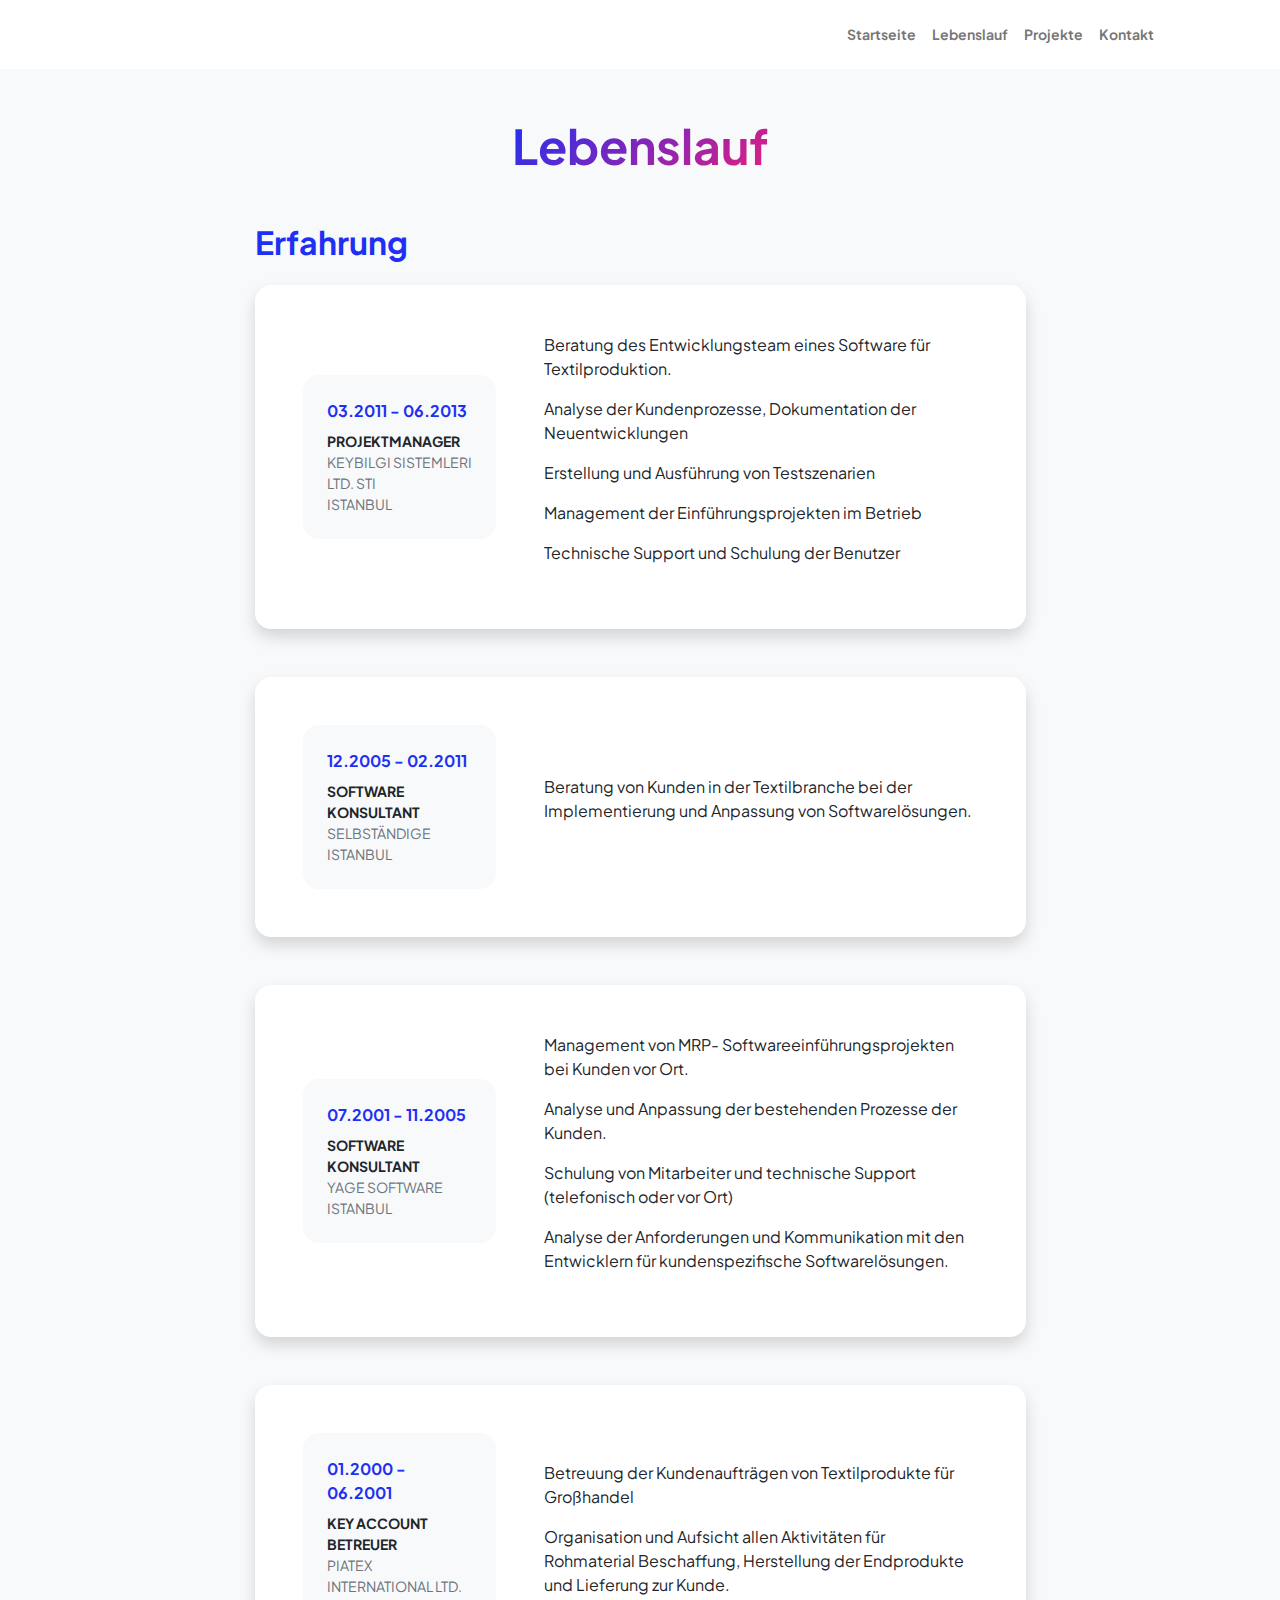
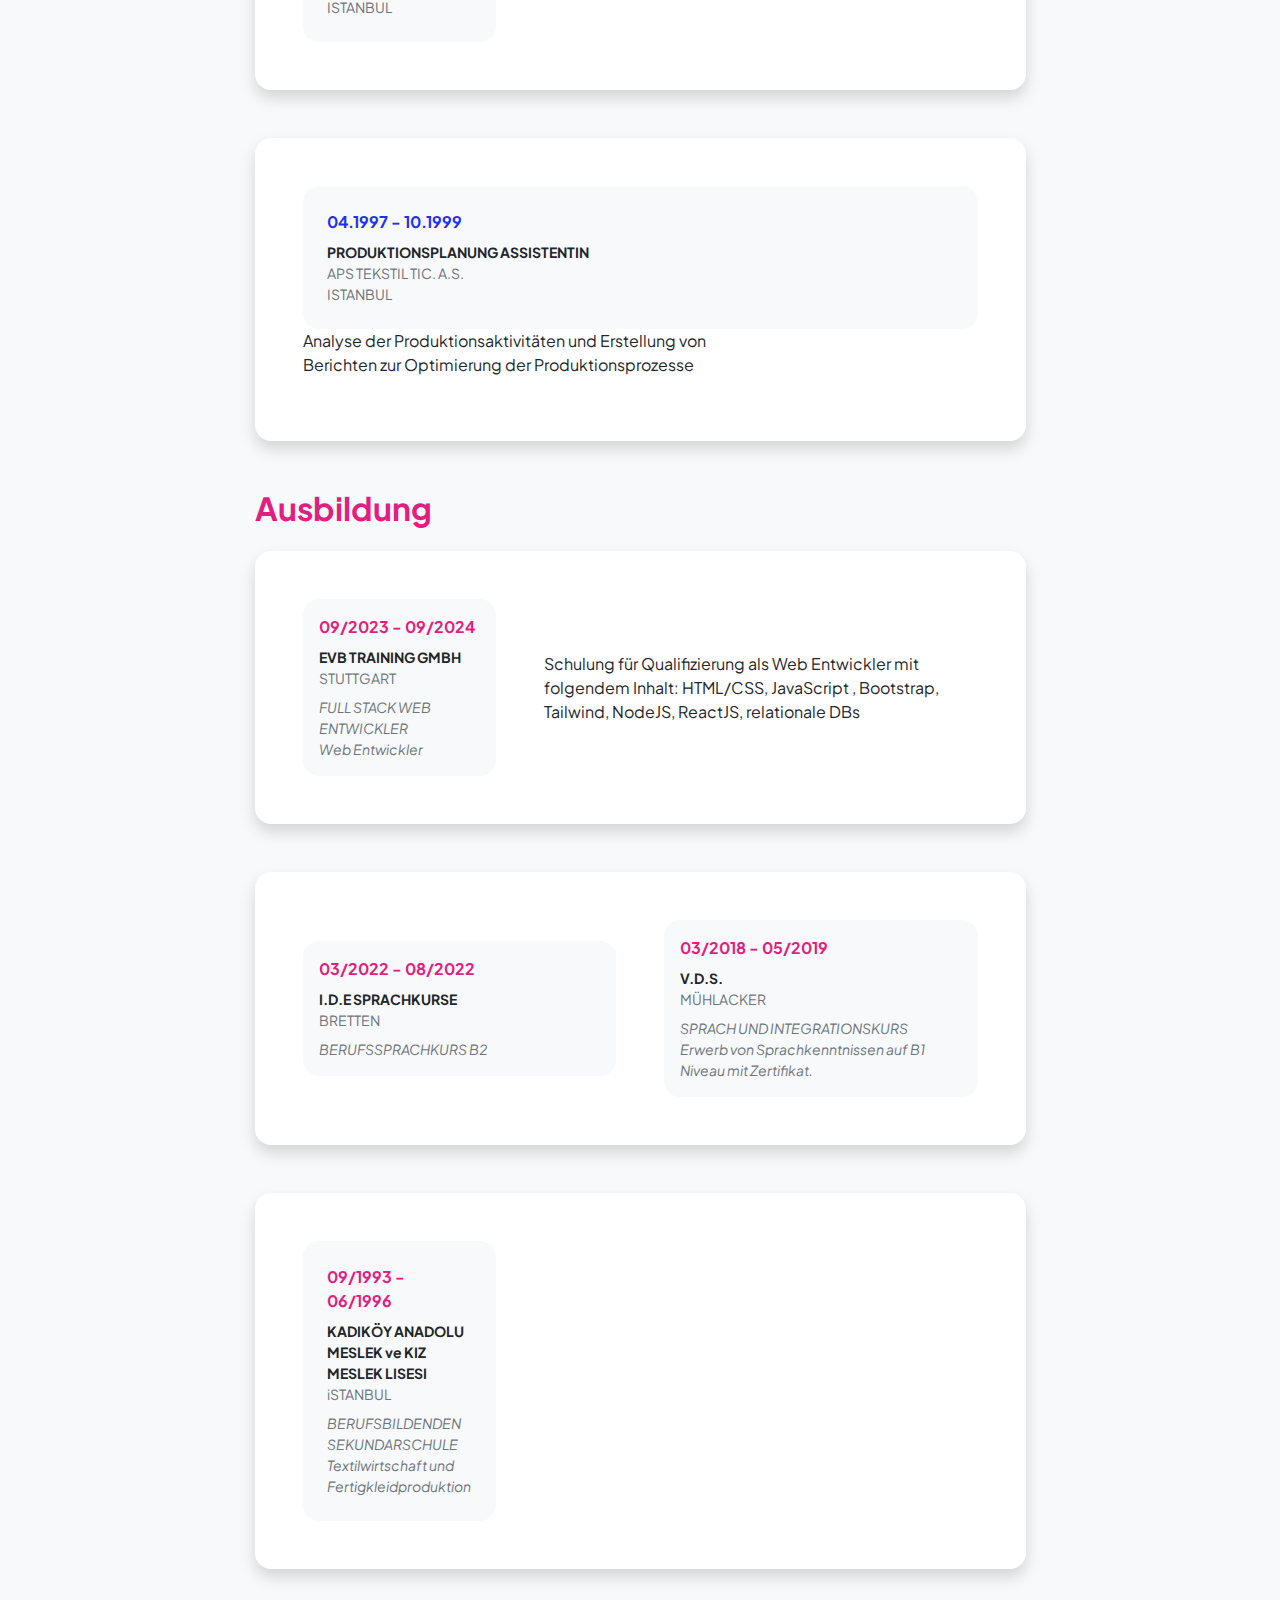
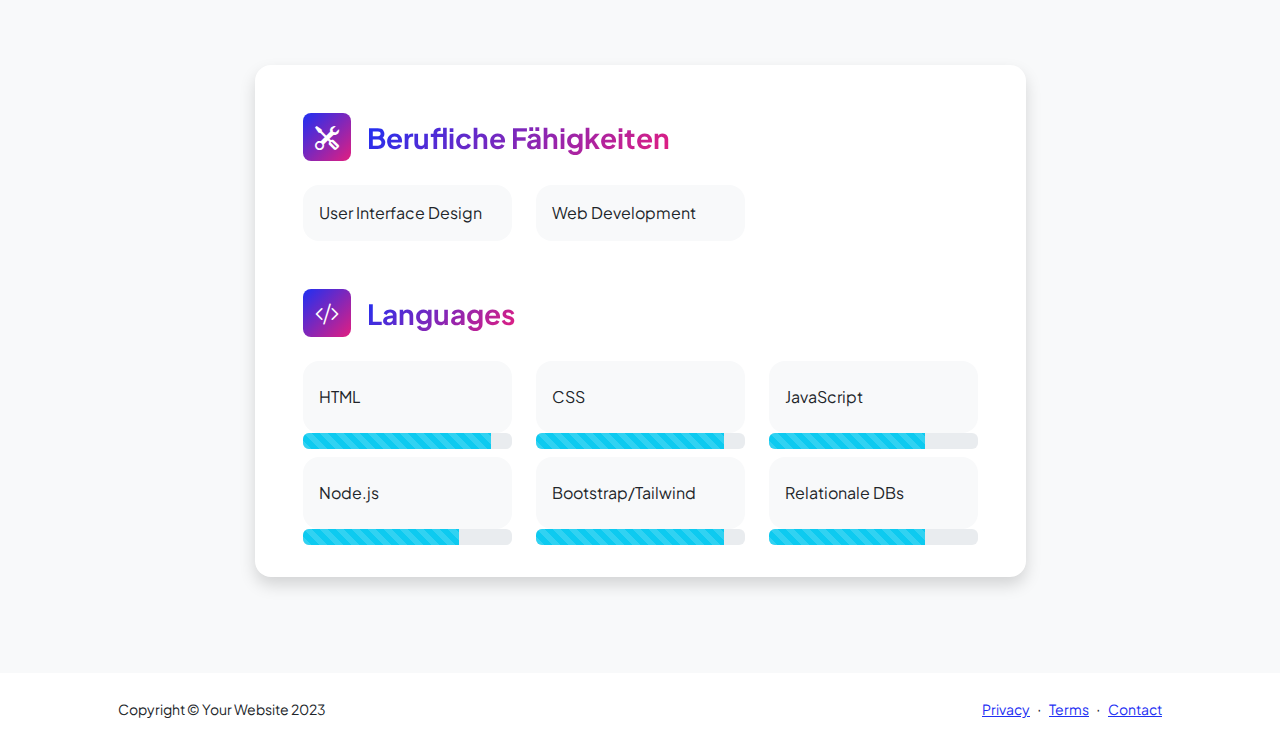
==== resume.html @ 1b2f2a83 "first commit" ====
<!DOCTYPE html>
<html lang="en">
    <head>
        <meta charset="utf-8" />
        <meta name="viewport" content="width=device-width, initial-scale=1, shrink-to-fit=no" />
        <meta name="description" content="" />
        <meta name="author" content="" />
        <!-- Favicon-->
        <link rel="icon" type="image/x-icon" href="assets/favicon.ico" />
        <!-- Custom Google font-->
        <link rel="preconnect" href="https://fonts.googleapis.com" />
        <link rel="preconnect" href="https://fonts.gstatic.com" crossorigin />
        <link href="https://fonts.googleapis.com/css2?family=Plus+Jakarta+Sans:wght@100;200;300;400;500;600;700;800;900&amp;display=swap" rel="stylesheet" />
        <!-- Bootstrap icons-->
        <link href="https://cdn.jsdelivr.net/npm/bootstrap-icons@1.8.1/font/bootstrap-icons.css" rel="stylesheet" />
        <!-- Core theme CSS (includes Bootstrap)-->
        <link href="css/styles.css" rel="stylesheet" />
    </head>
    <body class="d-flex flex-column h-100 bg-light">
        <main class="flex-shrink-0">
            <!-- Navigation-->
            <nav class="navbar navbar-expand-lg navbar-light bg-white py-3">
                <div class="container px-5">
                    <button class="navbar-toggler" type="button" data-bs-toggle="collapse" data-bs-target="#navbarSupportedContent" aria-controls="navbarSupportedContent" aria-expanded="false" aria-label="Toggle navigation"><span class="navbar-toggler-icon"></span></button>
                    <div class="collapse navbar-collapse" id="navbarSupportedContent">
                        <ul class="navbar-nav ms-auto mb-2 mb-lg-0 small fw-bolder">
                            <li class="nav-item"><a class="nav-link" href="index.html">Startseite</a></li>
                            <li class="nav-item"><a class="nav-link" href="resume.html">Lebenslauf</a></li>
                            <li class="nav-item"><a class="nav-link" href="projects.html">Projekte</a></li>
                            <li class="nav-item"><a class="nav-link" href="contact.html">Kontakt</a></li>
                        </ul>
                    </div>
                </div>
            </nav>
            <!-- Page Content-->
            <div class="container px-5 my-5">
                <div class="text-center mb-5">
                    <h1 class="display-5 fw-bolder mb-0"><span class="text-gradient d-inline">Lebenslauf</span></h1>
                </div>
                <div class="row gx-5 justify-content-center">
                    <div class="col-lg-11 col-xl-9 col-xxl-8">
                        <!-- Experience Section-->
                        <section>
                            <div class="d-flex align-items-center justify-content-between mb-4">
                                <h2 class="text-primary fw-bolder mb-0">Erfahrung</h2>
                                <!-- Download resume button-->
                                <!-- Note: Set the link href target to a PDF file within your project-->
                            <!--<a class="btn btn-primary px-4 py-3" href="#!">
                                    <div class="d-inline-block bi bi-download me-2"></div>
                                    Download Resume
                                </a>-->
                            </div>
                            <!-- Experience Card 1-->
                            <div class="card shadow border-0 rounded-4 mb-5">
                                <div class="card-body p-5">
                                    <div class="row align-items-center gx-5">
                                        <div class="col text-center text-lg-start mb-4 mb-lg-0">
                                            <div class="bg-light p-4 rounded-4">
                                                <div class="text-primary fw-bolder mb-2">03.2011 - 06.2013</div>
                                                <div class="small fw-bolder">PROJEKTMANAGER</div>
                                                <div class="small text-muted">KEYBILGI SISTEMLERI LTD. STI</div>
                                                <div class="small text-muted">ISTANBUL</div>
                                            </div>
                                        </div>
                                        <div class="col-lg-8"><div><p>Beratung des Entwicklungsteam eines Software für   
                                            Textilproduktion.</p>
                                            <p>Analyse der Kundenprozesse, Dokumentation der   
                                                Neuentwicklungen</p>
                                            <p>Erstellung und Ausführung von Testszenarien</p>
                                          <p>Management der Einführungsprojekten im Betrieb</p>
                                          <p>Technische Support und Schulung der Benutzer</p>
                                          </div></div>
                                    </div>
                                </div>
                            </div>
                            <!-- Experience Card 2-->
                            <div class="card shadow border-0 rounded-4 mb-5">
                                <div class="card-body p-5">
                                    <div class="row align-items-center gx-5">
                                        <div class="col text-center text-lg-start mb-4 mb-lg-0">
                                            <div class="bg-light p-4 rounded-4">
                                                <div class="text-primary fw-bolder mb-2">12.2005 - 02.2011</div>
                                                <div class="small fw-bolder">SOFTWARE KONSULTANT</div>
                                                <div class="small text-muted">SELBSTÄNDIGE</div>
                                                <div class="small text-muted">ISTANBUL</div>
                                            </div>
                                        </div>
                                        <div class="col-lg-8"><div>
                                            <p>Beratung von Kunden in der Textilbranche bei der Implementierung und Anpassung von Softwarelösungen.</p>
                                        </div></div>
                                    </div>
                                </div>
                            </div>
                             <!-- Experience Card 3-->
                             <div class="card shadow border-0 rounded-4 mb-5">
                                <div class="card-body p-5">
                                    <div class="row align-items-center gx-5">
                                        <div class="col text-center text-lg-start mb-4 mb-lg-0">
                                            <div class="bg-light p-4 rounded-4">
                                                <div class="text-primary fw-bolder mb-2">07.2001 - 11.2005</div>
                                                <div class="small fw-bolder">SOFTWARE KONSULTANT</div>
                                                <div class="small text-muted">YAGE SOFTWARE </div>
                                                <div class="small text-muted">ISTANBUL</div>
                                            </div>
                                        </div>
                                        <div class="col-lg-8"><div>
                                            <p>Management von MRP-
                                                Softwareeinführungsprojekten bei Kunden vor Ort.
                                              </p>
                                            <p>Analyse und Anpassung der bestehenden Prozesse  
                                                der Kunden.
                                              </p>
                                            <p>Schulung von Mitarbeiter und technische Support
                                                (telefonisch oder vor Ort)
                                            </p>
                                            <p>Analyse der Anforderungen und Kommunikation mit 
                                                den Entwicklern für kundenspezifische 
                                              Softwarelösungen.
                                            </p>
                                        </div></div>
                                    </div>
                                </div>
                            </div>
                            <!-- Experience Card 4-->
                            <div class="card shadow border-0 rounded-4 mb-5">
                                <div class="card-body p-5">
                                    <div class="row align-items-center gx-5">
                                        <div class="col text-center text-lg-start mb-4 mb-lg-0">
                                            <div class="bg-light p-4 rounded-4">
                                                <div class="text-primary fw-bolder mb-2">01.2000 - 06.2001</div>
                                                <div class="small fw-bolder">KEY ACCOUNT BETREUER</div>
                                                <div class="small text-muted">PIATEX INTERNATIONAL LTD.</div>
                                                <div class="small text-muted">ISTANBUL</div>
                                            </div>
                                        </div>
                                        <div class="col-lg-8"><div>
                                            <p>Betreuung der Kundenaufträgen von Textilprodukte    
                                                für Großhandel                                               
                                              </p>
                                            <p>Organisation und Aufsicht allen Aktivitäten für
                                                Rohmaterial Beschaffung, Herstellung der  
                                                Endprodukte und Lieferung zur Kunde.                                              
                                              </p>
                                        </div></div>
                                    </div>
                                </div>
                            </div>
                             <!-- Experience Card 5-->
                             <div class="card shadow border-0 rounded-4 mb-5">
                                <div class="card-body p-5">
                                    <div class="row align-items-center gx-5">
                                        <div class="col text-center text-lg-start mb-4 mb-lg-0">
                                            <div class="bg-light p-4 rounded-4">
                                                <div class="text-primary fw-bolder mb-2">04.1997 - 10.1999</div>
                                                <div class="small fw-bolder">PRODUKTIONSPLANUNG ASSISTENTIN</div>
                                                <div class="small text-muted">APS TEKSTIL TIC. A.S.</div>
                                                <div class="small text-muted">ISTANBUL</div>
                                            </div>
                                        </div>
                                        <div class="col-lg-8"><div>
                                            <p>Analyse der Produktionsaktivitäten und Erstellung von Berichten zur Optimierung der Produktionsprozesse                                               
                                              </p>
                                        </div></div>
                                    </div>
                                </div>
                            </div>
                        </section>
                        <!-- Education Section-->
                        <section>
                            <h2 class="text-secondary fw-bolder mb-4">Ausbildung</h2>
                            <!-- Education Card 1-->
                            <div class="card shadow border-0 rounded-4 mb-5">
                                <div class="card-body p-5">
                                    <div class="row align-items-center gx-5">
                                        <div class="col text-center text-lg-start mb-4 mb-lg-0">
                                            <div class="bg-light p-3 rounded-4">
                                                <div class="text-secondary fw-bolder mb-2">09/2023 - 09/2024</div>
                                                <div class="mb-2">
                                                    <div class="small fw-bolder">EVB TRAINING GMBH</div>
                                                    <div class="small text-muted">STUTTGART</div>
                                                </div>
                                                <div class="fst-italic">
                                                    <div class="small text-muted">FULL STACK WEB ENTWICKLER</div>
                                                    <div class="small text-muted">Web Entwickler</div>
                                                </div>
                                            </div>
                                        </div>
                                        <div class="col-lg-8"><div>Schulung für Qualifizierung als Web Entwickler mit
                                            folgendem Inhalt: HTML/CSS, JavaScript , Bootstrap,    
                                         Tailwind, NodeJS, ReactJS, relationale DBs
                                        </div></div>
                                    </div>
                                </div>
                            </div>
                            <!-- Education Card 2-->
                            <div class="card shadow border-0 rounded-4 mb-5">
                                <div class="card-body p-5">
                                    <div class="row align-items-center gx-5">
                                        <div class="col text-center text-lg-start mb-4 mb-lg-0">
                                            <div class="bg-light p-3 rounded-4">
                                                <div class="text-secondary fw-bolder mb-2">03/2022 - 08/2022</div>
                                                <div class="mb-2">
                                                    <div class="small fw-bolder">I.D.E SPRACHKURSE</div>
                                                    <div class="small text-muted">BRETTEN</div>
                                                </div>
                                                <div class="fst-italic">
                                                    <div class="small text-muted">BERUFSSPRACHKURS B2</div>
                                                    <div class="small text-muted"></div>
                                                </div>
                                            </div>
                                        </div>
                                        <div class="col text-center text-lg-start mb-4 mb-lg-0">
                                            <div class="bg-light p-3 rounded-4">
                                                <div class="text-secondary fw-bolder mb-2">03/2018 - 05/2019</div>
                                                <div class="mb-2">
                                                    <div class="small fw-bolder">V.D.S.</div>
                                                    <div class="small text-muted">MÜHLACKER</div>
                                                </div>
                                                <div class="fst-italic">
                                                    <div class="small text-muted">SPRACH UND INTEGRATIONSKURS</div>
                                                    <div class="small text-muted">Erwerb von Sprachkenntnissen auf B1 Niveau mit Zertifikat.</div>
                                                </div>
                                            </div>
                                        </div>
                                        <div class="col-lg-8"><div>
                                        </div></div>
                                    </div>
                                </div>
                            </div>
                            <!-- Education Card 3-->
                            <div class="card shadow border-0 rounded-4 mb-5">
                                <div class="card-body p-5">
                                    <div class="row align-items-center gx-5">
                                        <div class="col text-center text-lg-start mb-4 mb-lg-0">
                                            <div class="bg-light p-4 rounded-4">
                                                <div class="text-secondary fw-bolder mb-2">09/1993 - 06/1996</div>
                                                <div class="mb-2">
                                                    <div class="small fw-bolder">KADIKÖY ANADOLU MESLEK ve KIZ MESLEK LISESI
                                                    </div>
                                                    <div class="small text-muted">iSTANBUL</div>
                                                </div>
                                                <div class="fst-italic">
                                                    <div class="small text-muted">BERUFSBILDENDEN SEKUNDARSCHULE</div>
                                                    <div class="small text-muted"> Textilwirtschaft und Fertigkleidproduktion</div>
                                                </div>
                                            </div>
                                        </div>
                                        <div class="col-lg-8"><div></div></div>
                                    </div>
                                </div>
                            </div>
                        </section>
                        <!-- Divider-->
                        <div class="pb-5"></div>
                        <!-- Skills Section-->
                        <section>
                            <!-- Skillset Card-->
                            <div class="card shadow border-0 rounded-4 mb-5">
                                <div class="card-body p-5">
                                    <!-- Professional skills list-->
                                    <div class="mb-5">
                                        <div class="d-flex align-items-center mb-4">
                                            <div class="feature bg-primary bg-gradient-primary-to-secondary text-white rounded-3 me-3"><i class="bi bi-tools"></i></div>
                                            <h3 class="fw-bolder mb-0"><span class="text-gradient d-inline">Berufliche Fähigkeiten</span></h3>
                                        </div>
                                        <div class="row row-cols-1 row-cols-md-3 mb-4">
                                        <!--<div class="col mb-4 mb-md-0"><div class="d-flex align-items-center bg-light rounded-4 p-3 h-100">SEO/SEM Marketing</div></div>-->
                                            <div class="col mb-4 mb-md-0"><div class="d-flex align-items-center bg-light rounded-4 p-3 h-100">User Interface Design</div></div>
                                            <div class="col"><div class="d-flex align-items-center bg-light rounded-4 p-3 h-100">Web Development</div></div>
                                        </div>
                                        <!--<div class="row row-cols-1 row-cols-md-3">
                                        <div class="col mb-4 mb-md-0"><div class="d-flex align-items-center bg-light rounded-4 p-3 h-100">Network Security</div></div>
                                            <div class="col mb-4 mb-md-0"><div class="d-flex align-items-center bg-light rounded-4 p-3 h-100">Adobe Software Suite</div></div>
                                            <div class="col"><div class="d-flex align-items-center bg-light rounded-4 p-3 h-100">Statistical Analysis</div></div>
                                        </div>-->
                                    </div>
                                    <!-- Languages list-->
                                    <div class="mb-0">
                                        <div class="d-flex align-items-center mb-4">
                                            <div class="feature bg-primary bg-gradient-primary-to-secondary text-white rounded-3 me-3"><i class="bi bi-code-slash"></i></div>
                                            <h3 class="fw-bolder mb-0"><span class="text-gradient d-inline">Languages</span></h3>
                                        </div>
                                        <div class="row row-cols-1 row-cols-md-3 mb-4">
                                            <div class="col mb-4 mb-md-0"><div class="d-flex align-items-center bg-light rounded-4 p-3 h-100">HTML</div>
                                            <div class="progress">
                                                <div class="progress-bar progress-bar-striped bg-info" role="progressbar" style="width: 90%" aria-valuenow="50" aria-valuemin="0" aria-valuemax="100"></div>
                                              </div></div>
                                            <div class="col mb-4 mb-md-0"><div class="d-flex align-items-center bg-light rounded-4 p-3 h-100">CSS</div>
                                            <div class="progress">
                                                <div class="progress-bar progress-bar-striped bg-info" role="progressbar" style="width: 90%" aria-valuenow="50" aria-valuemin="0" aria-valuemax="100"></div>
                                              </div></div>
                                            <div class="col"><div class="d-flex align-items-center bg-light rounded-4 p-3 h-100">JavaScript</div>
                                            <div class="progress">
                                                <div class="progress-bar progress-bar-striped bg-info" role="progressbar" style="width: 75%" aria-valuenow="50" aria-valuemin="0" aria-valuemax="100"></div>
                                              </div></div>
                                        </div>
                                        <div class="row row-cols-1 row-cols-md-3">
                                            <div class="col mb-4 mb-md-0"><div class="d-flex align-items-center bg-light rounded-4 p-3 h-100"> Node.js</div>
                                            <div class="progress">
                                                <div class="progress-bar progress-bar-striped bg-info" role="progressbar" style="width: 75%" aria-valuenow="50" aria-valuemin="0" aria-valuemax="100"></div>
                                              </div></div>
                                            <div class="col mb-4 mb-md-0"><div class="d-flex align-items-center bg-light rounded-4 p-3 h-100">Bootstrap/Tailwind</div>
                                            <div class="progress">
                                                <div class="progress-bar progress-bar-striped bg-info" role="progressbar" style="width: 90%" aria-valuenow="50" aria-valuemin="0" aria-valuemax="100"></div>
                                              </div></div>
                                            <div class="col"><div class="d-flex align-items-center bg-light rounded-4 p-3 h-100">Relationale DBs</div>
                                            <div class="progress">
                                                <div class="progress-bar progress-bar-striped bg-info" role="progressbar" style="width: 75%" aria-valuenow="50" aria-valuemin="0" aria-valuemax="100"></div>
                                              </div></div>
                                        </div>
                                    </div>
                                </div>
                            </div>
                        </section>
                    </div>
                </div>
            </div>
        </main>
        <!-- Footer-->
        <footer class="bg-white py-4 mt-auto">
            <div class="container px-5">
                <div class="row align-items-center justify-content-between flex-column flex-sm-row">
                    <div class="col-auto"><div class="small m-0">Copyright &copy; Your Website 2023</div></div>
                    <div class="col-auto">
                        <a class="small" href="#!">Privacy</a>
                        <span class="mx-1">&middot;</span>
                        <a class="small" href="#!">Terms</a>
                        <span class="mx-1">&middot;</span>
                        <a class="small" href="#!">Contact</a>
                    </div>
                </div>
            </div>
        </footer>
        <!-- Bootstrap core JS-->
        <script src="https://cdn.jsdelivr.net/npm/bootstrap@5.2.3/dist/js/bootstrap.bundle.min.js"></script>
        <!-- Core theme JS-->
        <script src="js/scripts.js"></script>
    </body>
</html>
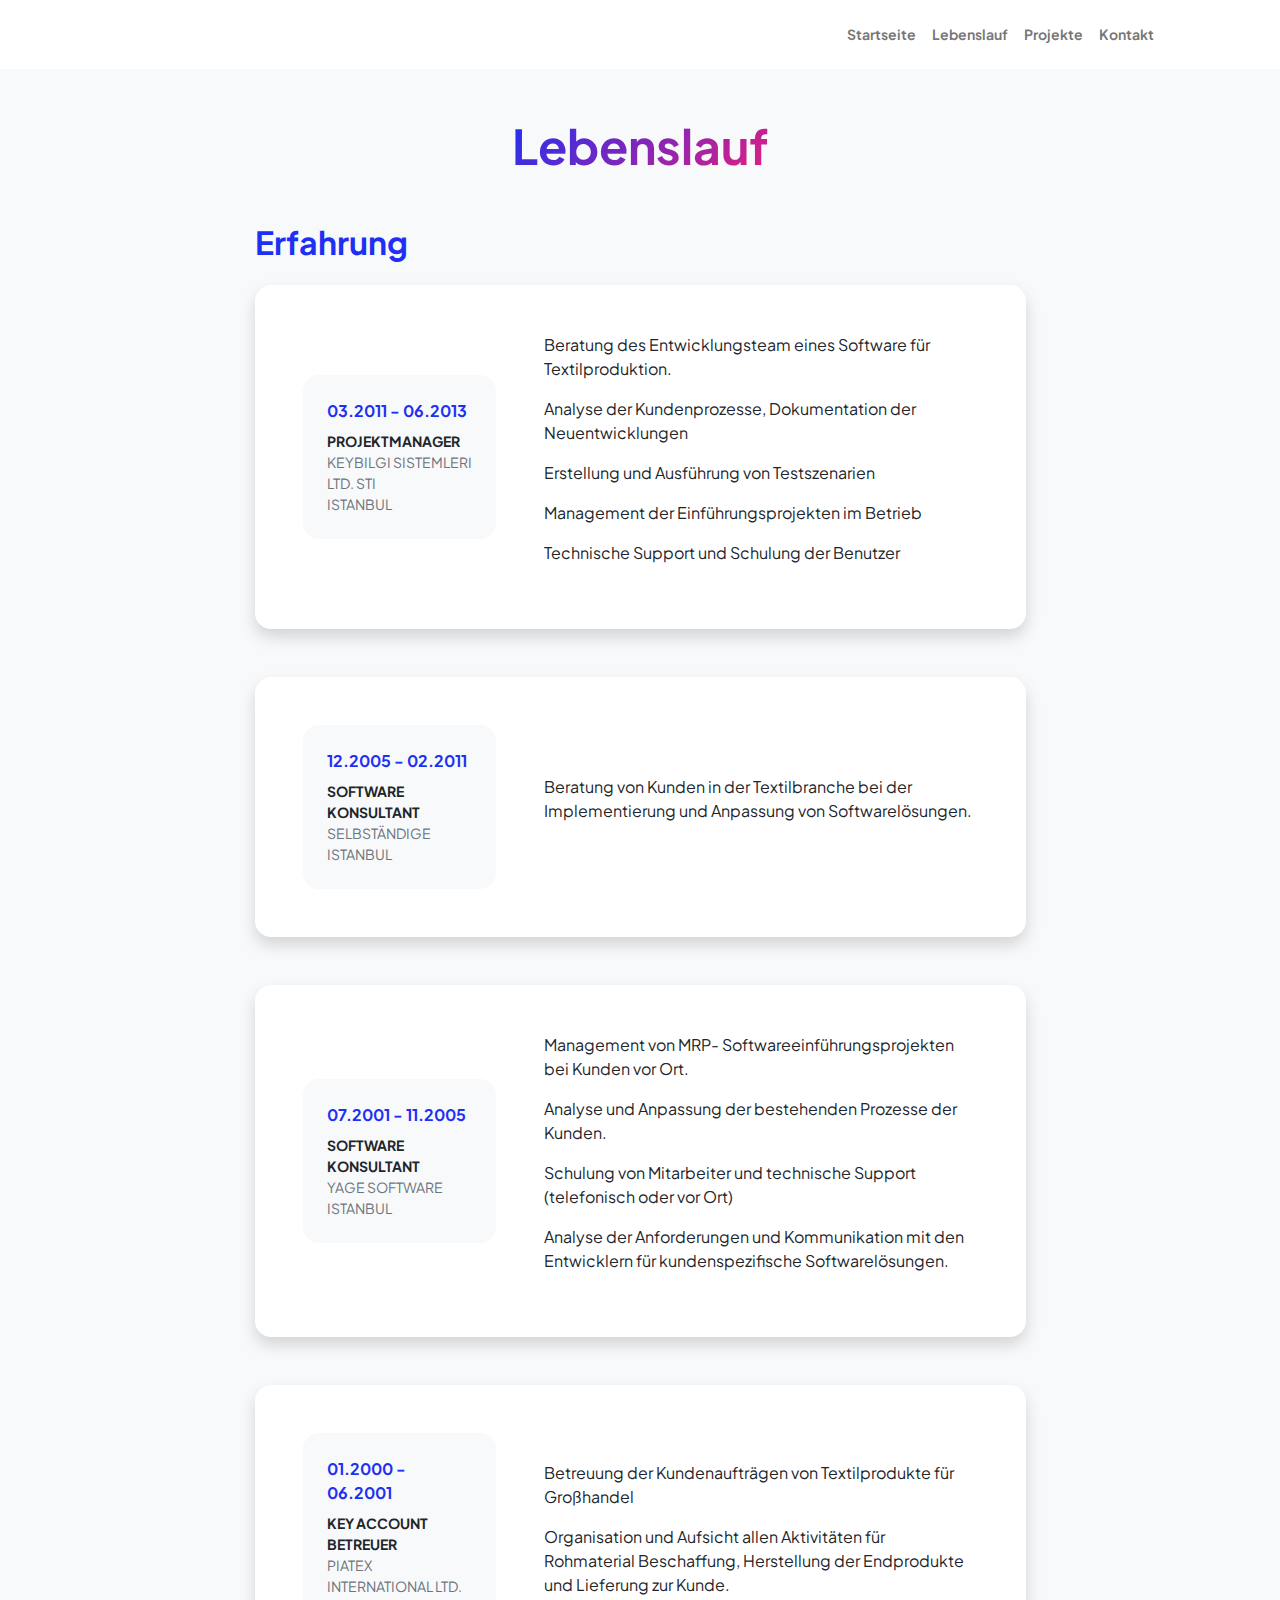
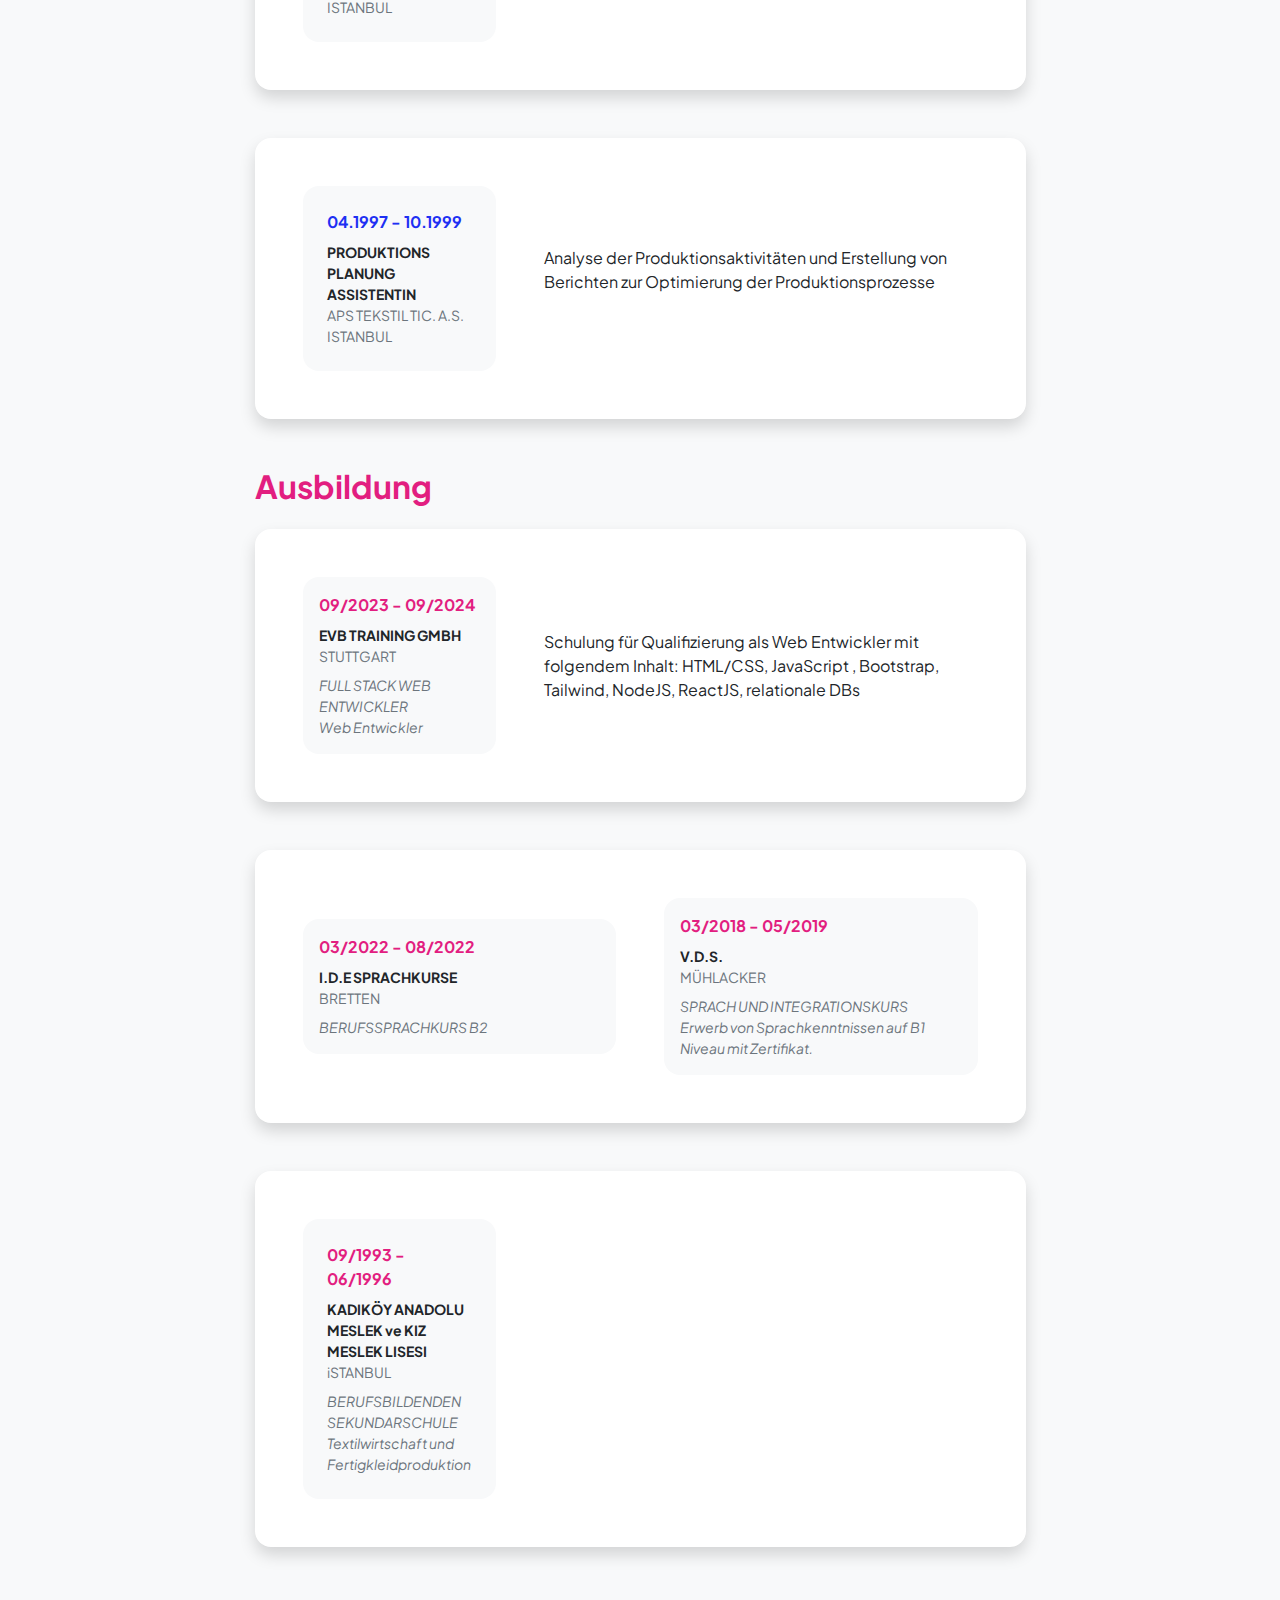
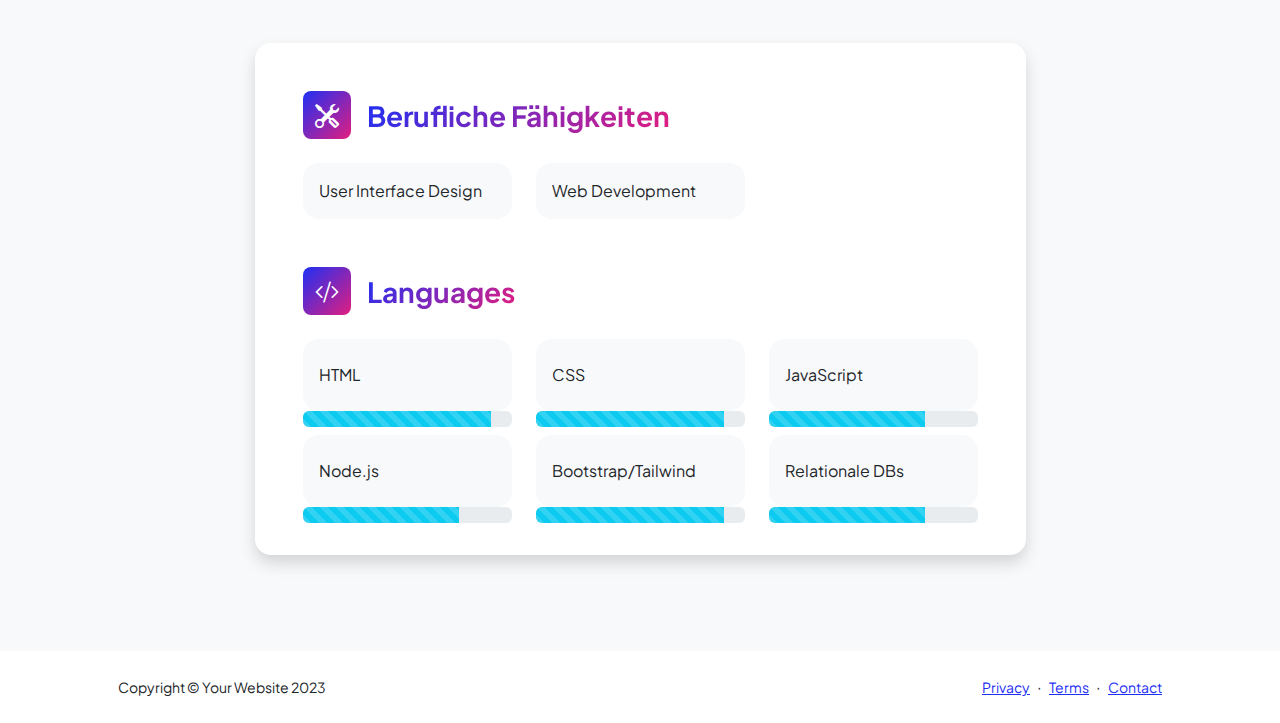
==== commit 913e1a11: "yazim hatalari düzeltildi" ====
--- a/resume.html
+++ b/resume.html
@@ -152,7 +152,7 @@
                                         <div class="col text-center text-lg-start mb-4 mb-lg-0">
                                             <div class="bg-light p-4 rounded-4">
                                                 <div class="text-primary fw-bolder mb-2">04.1997 - 10.1999</div>
-                                                <div class="small fw-bolder">PRODUKTIONSPLANUNG ASSISTENTIN</div>
+                                                <div class="small fw-bolder">PRODUKTIONS PLANUNG ASSISTENTIN </div>
                                                 <div class="small text-muted">APS TEKSTIL TIC. A.S.</div>
                                                 <div class="small text-muted">ISTANBUL</div>
                                             </div>
